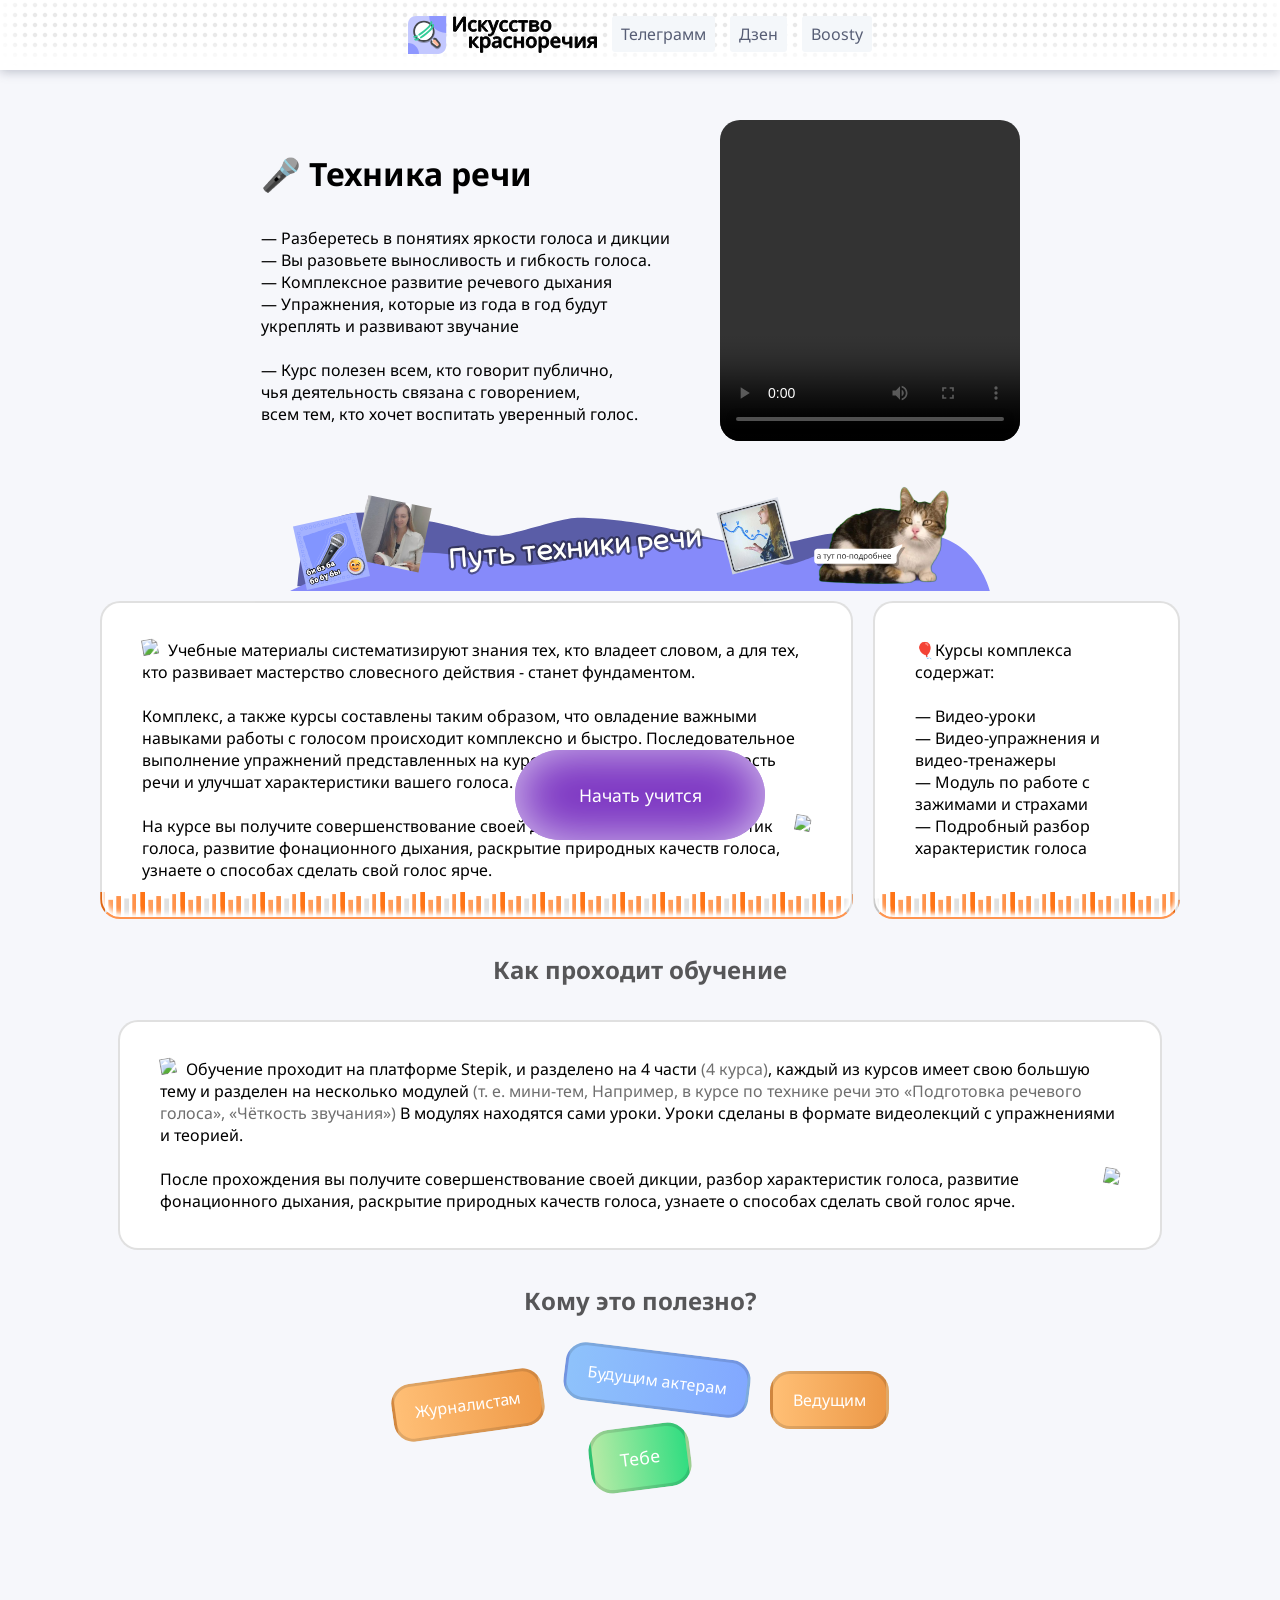
==== index.html @ fdf87e4e "Update index.html" ====
<html><head>
    <title>🎙️Искусство красноречия | Официальная страница</title>
    <link rel="preconnect" href="https://fonts.googleapis.com">
    <link rel="preconnect" href="https://fonts.gstatic.com" crossorigin="">
    <link href="https://fonts.googleapis.com/css2?family=Noto+Sans:ital,wght@0,100..900;1,100..900&amp;display=swap" rel="stylesheet">
    <link rel="shortcut icon" href="https://speaker-orator.github.io/files/img/icon.ico" type="image/ico">
    
    <meta name="google-site-verification" content="RP7U9UIlBVHiaZIdbqDSmfBwMgKoGwMVr-V1R__s9uY" />
    <meta name="yandex-verification" content="6f97e3a8e01d5b63" />
    <meta name="msvalidate.01" content="6DE54901710C31A4671A689D986CE833" />
    
    <meta name="description" content="Мы собрали комплекс из упражнений по технике речи, тренировок дикции, скороговорок и прочего чтобы вы могли говорить красиво!">
    <link rel="icon" href="https://speaker-orator.github.io/files/img/icon.ico" type="image/x-icon">

    <style>
        @import url('https://fonts.googleapis.com/css2?family=Noto+Sans:ital,wght@0,100..900;1,100..900&display=swap');
        @import url('https://fonts.googleapis.com/css2?family=Changa+One:ital@0;1&display=swap');

        body {
            font-family: "Noto Sans", sans-serif;
            background-color: #f6f7fb;
            margin: 0;
            border: none;
            overflow-x: hidden;
        }

        .headerpage {
            background: #fff;
            max-height: 90px;
            list-style-type: none;
            display: flex;
            box-shadow: 0px 2px 10px 0px #575e7559;
            margin-bottom: 20px;
        }

        header li {
            text-decoration: none;
            color: #575e75;
            padding: 7px 9px;
            background: #f4f7fa;
            filter: brightness(100%);
            border-radius: 3px;
            transition: transform 0.3s ease;
        }

        header a {
            text-decoration: none
        }

        header li:hover {
            filter: brightness(95%);
        }

        header li:active {
            filter: brightness(90%);
        }

        header ul {
            list-style-type: none;
            display: flex;
            gap: 15px;
            float: right;
            width: 100%;
            justify-content: center;
        }

        .startbuttoncont {
            display: flex;
            position: fixed;
            width: 100%;
            align-content: center;
            flex-wrap: wrap;
            align-items: flex-start;
            flex-direction: column-reverse;
            height: 100%;
            border: none;
            z-index: 999;
            top: 0;
        }

        .startbutton {
            transition: transform 0.3s ease;
            box-shadow: 0px 0px 50px 0px rgb(218 200 241) inset;
            background-color: rgb(124 53 194);
            border-radius: 80px;
            width: 250px;
            font-family: Noto Sans, sans-serif;
            color: white;
            font-size: 1.1em;
            height: 90px;
            margin-left: calc(50% - 125px);
            position: fixed;
            margin-top: 100px;
            margin-bottom: 50px;
            border: none;
            z-index: 9999;
            cursor: pointer;
            user-select: auto;
            -webkit-user-drag: auto;
            -khtml-user-drag: auto;
            -moz-user-drag: auto;
            -o-user-drag: auto;
            user-drag: auto;
            -webkit-user-select: auto;
            -moz-user-select: auto;
            -ms-user-select: auto;
            pointer-events: auto;
        }

        .startbutton:hover {
            border: none;
            transform: scale(1.1);
            box-shadow: 0px 0px 50px 0px rgb(247, 241, 255)inset;

        }

        .infodiv {
            display: flex;
            flex-direction: row;
            background: #ffffff;
            border-radius: 20px;
            height: 90px;
            margin: 10px;
            padding: 20px;
            align-content: center;
            padding-left: 40px;
            padding-right: 40px;
            gap: 20px;
            border: 0px;
            border-style: solid;
        }

        .background {
            background-image: url("https://speaker-orator.github.io/files/img/dot.svg");
            background-repeat: repeat;
        }

        .background2 {
            background-image: url("data:image/svg+xml,%3Csvg%20version%3D%221.1%22%20xmlns%3D%22http%3A%2F%2Fwww.w3.org%2F2000%2Fsvg%22%20xmlns%3Axlink%3D%22http%3A%2F%2Fwww.w3.org%2F1999%2Fxlink%22%20width%3D%2297.77718%22%20height%3D%2260.59123%22%20viewBox%3D%220%2C0%2C97.77718%2C60.59123%22%3E%3Cg%20transform%3D%22translate(-143.71902%2C-156.08428)%22%3E%3Cg%20data-paper-data%3D%22%7B%26quot%3BisPaintingLayer%26quot%3B%3Atrue%7D%22%20fill-rule%3D%22nonzero%22%20stroke%3D%22%23000000%22%20stroke-width%3D%220%22%20stroke-linecap%3D%22butt%22%20stroke-linejoin%3D%22miter%22%20stroke-miterlimit%3D%2210%22%20stroke-dasharray%3D%22%22%20stroke-dashoffset%3D%220%22%20style%3D%22mix-blend-mode%3A%20normal%22%3E%3Cpath%20d%3D%22M151.7655%2C216.67552v-60.59123h11.50895v60.59123z%22%20fill%3D%22%23ff7415%22%2F%3E%3Cpath%20d%3D%22M171.32095%2C216.67552v-41.63531h11.50895v41.63531z%22%20fill%3D%22%23ff9f5e%22%2F%3E%3Cpath%20d%3D%22M163.27445%2C216.67552v-25.38738h8.04649v25.38738z%22%20fill%3D%22%23ffffff%22%2F%3E%3Cpath%20d%3D%22M143.71902%2C216.67552v-25.38738h8.04648v25.38738z%22%20fill%3D%22%23ffffff%22%2F%3E%3Cpath%20d%3D%22M182.8299%2C216.67552v-25.38738h8.04648v25.38738z%22%20fill%3D%22%23ffffff%22%2F%3E%3Cpath%20d%3D%22M190.87638%2C216.67552v-50.77477h11.50895v50.77477z%22%20fill%3D%22%23ff924a%22%2F%3E%3Cpath%20d%3D%22M202.38533%2C216.67552v-25.38738h8.04649v25.38738z%22%20fill%3D%22%23ffffff%22%2F%3E%3Cpath%20d%3D%22M210.43182%2C216.67552v-45.0203h11.50895v45.0203z%22%20fill%3D%22%23e0e0e0%22%2F%3E%3Cpath%20d%3D%22M221.94077%2C216.67552v-25.38738h8.04648v25.38738z%22%20fill%3D%22%23ffffff%22%2F%3E%3Cpath%20d%3D%22M229.98725%2C216.67552v-55.51375h11.50895v55.51375z%22%20fill%3D%22%23ff924a%22%2F%3E%3C%2Fg%3E%3C%2Fg%3E%3C%2Fsvg%3E");
            background-repeat: repeat-x;
            background-size: 40px;
            background-position: bottom;
            box-shadow: 0px 0px 5px 4px rgb(255 255 255) inset;
         border-bottom: solid #ff944e 2px !important;}

        footer {
            margin-top: 170px
        }

        div.svipe {
            @media (max-width: 768px) {
                margin: 20px;
                padding: 40px;
                display: flex;
                flex-wrap: wrap;
                justify-content: center;
                padding: 20px;
            }

            @media (min-width: 769px) {
                overflow: auto;
                width: 100%;
                height: 300px;
                display: flex;
                overflow-x: auto;
                gap: 25px;
            }
        }


        @media (max-width: 599px) {
            a.min600 {
                display: none;
            }
        }


        @media (max-width: 1050px) {
            a.min1050 {
                display: none;
            }
        }

        @media (min-width: 1050px) {
            a.max1050 {
                display: none;
            }

            div.max1050 {
                display: none;
            }
        }

        img {
            -webkit-user-drag: none;
            user-select: none;
            pointer-events: none;
        }

        p {
            -webkit-user-drag: none;
            user-select: none;
            pointer-events: none;
        }

        .selectnone {
            user-select: none;
            -webkit-user-drag: none;
            -khtml-user-drag: none;
            -moz-user-drag: none;
            -o-user-drag: none;
            user-drag: none;
            -webkit-user-select: none;
            -moz-user-select: none;
            -ms-user-select: none;
            user-select: none;
            pointer-events: none;
        }
        
        .part2{
    height: auto;
    min-width: 500px;
    max-width: 1000px;
    width: 75%;
    border: solid #0000001f 2px;
        }
        @media (max-width: 599px) {
            .part2 {
                min-width: auto;
    border-top: none;
    background: linear-gradient(90deg, #ffffff, transparent);
    width: 100%;
    border-right: none;
    border-bottom: none;
            }
        }
.part1cont {
display: flex;
    justify-content: center;
    flex-direction: row;
}
 @media (max-width: 900px) {
.part1cont {flex-direction: column;}}

.part1 {border: solid #0000001f 2px; height: auto;}

.part1-1 {min-width: 500px; width:75%;}
.part1-2 {min-width: 200px; width: 25%;}

 @media (max-width: 900px) {
.part1 {min-width:auto !important; width: 80% !important;}}

.part3cont {
  display: flex;
}

@media (max-width: 500px) {
  .part3cont {
    flex-direction: column;
    gap: 45px;
  }
}

.part3-3 {    border: solid #0000001f 3px;
    height: fit-content;
    background: linear-gradient(90deg, #ffbf75, #ec9847);
    padding: 15;
    padding-left: 20px;
    padding-right: 20px;
    color: white;
    position: relative;
    top: 20px; }


@media (max-width: 500px) {
  .part3-3 {
    top: -20px;
  }
}

@media (max-width: 450px) {
.min450 {display:none}
}
</style>
</head>

<body>
    <div class="startbuttoncont selectnone"><a style="color: #fff; text-decoration: none; height: 250px; width: 100%; position: fixed; " href="https://stepik.org/course/296076/"><button class="startbutton">Начать учится</button></a></div>
    <header>
        <div class="headerpage" style="
    position: fixed;
    top: 0;
    width: 100%;
    z-index: 9999;
">
            <div class="background" style="
    width: 100%;
    box-shadow: 0px -10px 20px 10px rgb(255 255 255) inset;
    background-size: 10px;
    /* padding-left: 4%; */
    /* padding-right: 4%; */
">
                <ul style="
"><!-- <img src="https://speaker-orator.github.io/files/img/icon.svg" style="
    height: 35px;
    border-radius: 5px;
" draggable="false"> <a href="https://speaker-orator.github.io/" style="max-height: 32.4px;" target="_blank"><b style="
    font-family: 'Changa One', cursive;
">
                            <li style="
">
                                Искусство красноречия</li>
                        </b></a> -->
                     <a href="https://speaker-orator.github.io/" target="_blank">
<img draggable="false" src="/files/img/newlogo.svg">

                    </a><a class="min450" href="https://t.me/speaker_orator" target="_blank">
                        <li>Телеграмм</li>
                    </a><a class="min450" href="https://dzen.ru/speaker_orator" target="_blank">
                        <li>Дзен</li>
                    </a><a class="min450" href="https://boosty.to/speaker_orator" target="_blank">
                        <li>Boosty</li>
                    </a>
                </ul>
            </div>
        </div>
    </header>
    <div style="
    margin-top: 100px;
"></div>
    <a class="min1050">
        <div style="
    margin-top: 20px;
    display: flex;
    margin-bottom: 20px;
    justify-content: center;
    align-content: center;
    padding: 20px;
">
            <div style="
    /* margin-right: 0px; */
">
                <p style="
    font-size: 2em;font-weight: bold;
">🎤 Техника речи</p>
                <p>— Разберетесь в понятиях яркости голоса и дикции <br>
                    — Вы разовьете выносливость и гибкость голоса. <br>
                    — Комплексное развитие речевого дыхания<br>— Упражнения, которые из года в год будут <br>укреплять и
                    развивают звучание<br><br> — Курс полезен всем, кто говорит публично,<br> чья деятельность связана с
                    говорением,<br> всем тем, кто хочет воспитать уверенный голос.
                </p>
            </div> <video src="https://cdn.stepik.net/video/645013/360/99af653a99bc0d74465c73004e813d16.mp4" style="
    border-radius: 20px;
    max-height: 600px;
    margin-left: 50px;
    max-width: 500px;
    z-index: 999999;
" controls=""></video>
        </div>
    </a>

    <div style="
    margin-left: 3%;
    margin-right: 3%;
">
        <div style="
    display: flex;
    align-items: center;
    justify-content: center;
    align-content: center;
">
            <div style="
    max-width: 1100px;
    margin-top: 5px;
">
                <div class="max1050 infodiv" style="border-bottom: 5px #2f31768c;border-style: solid;"><img src="https://cdn.stepik.net/media/cache/images/courses/296076/cover_Zv3Did0/a95ca3e04b026bb8a8408b636dfcf609.png" style="
    border-radius: 18px;
">
                    <p style="
    font-size: 1.5em;
    font-weight: bold;
">
                        Техника речи<a class="min600"> + Дикция</a></p>
                </div>
                <div style="
    display: flex;
    justify-content: center;
"><img src="https://speaker-orator.github.io/files/img/%D0%9F%D1%83%D1%82%D1%8C_%D1%82%D0%B5%D1%85%D0%BD%D0%B8%D0%BA%D0%B8_%D1%80%D0%B5%D1%87%D0%B8.svg" style="width: 100%;max-width: 700px;"></div>
                <div class="part1cont">
                    <div class="infodiv part1 background2 part1-1" style="
">
                        <p><img src="https://www.svgrepo.com/show/477032/book.svg" style="
    max-width: 55px;
    float: left;
    margin-right: 10px;
    transform: rotate(-10deg);
">Учебные материалы систематизируют знания тех, кто владеет словом, а для тех, кто развивает мастерство
                            словесного действия - станет фундаментом.
                            <br><br>Комплекс, а также курсы составлены таким образом, что овладение важными навыками
                            работы с
                            голосом
                            происходит комплексно и быстро. Последовательное выполнение упражнений представленных на
                            курсе,
                            позволят
                            улучшить чёткость речи и улучшат характеристики вашего голоса.
                            <br><br><img src="https://www.svgrepo.com/show/477003/bachelor-hat.svg" style="
    max-height: 80px;
    float: right;
    margin-left: 10px;
    transform: rotate(10deg);
">На курсе вы получите совершенствование своей дикции, разбор характеристик голоса,
                            развитие
                            фонационного дыхания, раскрытие природных качеств голоса, узнаете о способах сделать свой
                            голос
                            ярче.
                        </p>
                    </div>
                    <div class="infodiv part1 background2 part1-2" style="
    /* flex-direction: column; */
">
                        <p>🎈Курсы комплекса содержат:
                            <br><br>
                            — Видео-уроки <br>
                            — Видео-упражнения и видео-тренажеры <br>
                            — Модуль по работе с зажимами и страхами <br>
                            — Подробный разбор характеристик голоса
                        </p>
                        <p></p>

                    </div>
                </div>
            </div>
        </div>
    </div>



    <!--- <div style="
    display: flex;
    justify-content: center;
">
        <p style="
    font-weight: bold;
    font-size: 1.5em;
    color: #000000a6;
">Какие проблемы поможет решить</p>
    </div> -->
    <!--- <div class="svipe" style="
    padding-left: 20px;
    padding-right: 20px;
    height: auto;
    margin-left: 3%;
    margin-right: 3%;
    width: calc(100% - 6% - 40px);
">
        <div class="infodiv" style="
    height: auto;
    display: flex;
    flex-direction: column;
    color: #ffffff;
    background: url(https://speaker-orator.github.io/files/img/dot.svg), linear-gradient(0deg, #6e82c7, #9ab1ff);
    padding-bottom: 32px;
    min-width: 350px;
    background-repeat: repeat;
    background-size: 9px;
    box-shadow: 0px 0px 25px 11px rgb(94 86 155) inset;
    margin: 0px;
">
            <div style="
    font-size: 2.5em;
    display: flex;
    flex-direction: row;
    justify-content: center;
">1</div>
            <div>Хочется что-то держать в руках, во время<br>говорения, или переминаться с ноги на ногу?<br>Тут имеет
                место <b>Зажим</b><br> - мышечное напряжение, часто их причиной<br>становится волнение. Такие ситуации мы <br> разбираем на курсе.</div>
        </div>
    </div> -->
    <div style="
    display: flex;
    justify-content: center;
">
        <p style="
    font-weight: bold;
    font-size: 1.5em;
    color: #000000a6;
">Как проходит обучение</p>
    </div>
    <div style="
    display: flex;
    justify-content: center;
    flex-direction: row;
">
        <div class="infodiv part2" style="
">
            <p><img src="https://www.svgrepo.com/show/477032/book.svg" style="
    max-width: 55px;
    float: left;
    margin-right: 10px;
    transform: rotate(-10deg);
">Обучение проходит на платформе Stepik, и разделено на 4 части <a style="
    color: #00000091;
">(4 курса)</a>, каждый из курсов имеет свою большую тему и разделен на несколько модулей <a style="
    color: #00000091;
">(т. е. мини-тем, Например, в курсе по технике речи это «Подготовка речевого голоса», «Чёткость звучания»)</a> В
                модулях находятся сами уроки. Уроки сделаны в формате видеолекций с упражнениями и теорией. <br><br><img src="https://www.svgrepo.com/show/477003/bachelor-hat.svg" style="
    max-height: 80px;
    float: right;
    margin-left: 10px;
    transform: rotate(10deg);
">После прохождения вы получите совершенствование своей дикции, разбор характеристик голоса, развитие
                фонационного дыхания, раскрытие природных качеств голоса, узнаете о способах сделать свой голос
                ярче.
            </p>
        </div>

    </div>
    <div style="
    display: flex;
    justify-content: center;
">
        <p style="
    font-weight: bold;
    font-size: 1.5em;
    color: #000000a6;
">Кому это полезно?</p>
    </div>
    <div style="
    display: flex;
    width: 100%;
    flex-direction: column;
    align-content: center;
    justify-content: center;
    align-items: center;
">
        <div class="part3cont" style="
">
            <div class="infodiv" style="
    border: solid #0000001f 3px;
    height: fit-content;
    background: linear-gradient(90deg, #ffbf76, #ef9a48);
    padding: 15;
    padding-left: 20px;
    padding-right: 20px;
    color: white;
    display: flex;
    transform: rotate(
352deg);
    /* bottom: 5px; */
    position: relative;
    top: 25px;
">Журналистам</div>
            <div class="infodiv" style="
    border: solid #0000001f 3px;
    height: fit-content;
    background: linear-gradient(90deg, #8ec2fb, #82a8ff);
    padding: 15;
    padding-left: 20px;
    padding-right: 20px;
    color: white;
    transform: rotate(
7deg);
">Будущим актерам</div>
            <div class="infodiv part3-3">Ведущим</div>
        </div>

        <div style="display: flex">
            <div class="infodiv" style="
    border: solid #0000001f 3px;
    height: fit-content;
    background: linear-gradient(90deg, #b6eba6, #32dd81);
    padding: 15;
    padding-left: 25px;
    padding-right: 25px;
    color: white;
    /* max-width: 8; */
    /* display: flex; */
    transform: rotate(0.98turn);
    scale: 1.1;
">Тебе</div>
        </div>
    </div>
    <footer></footer>






</body></html>
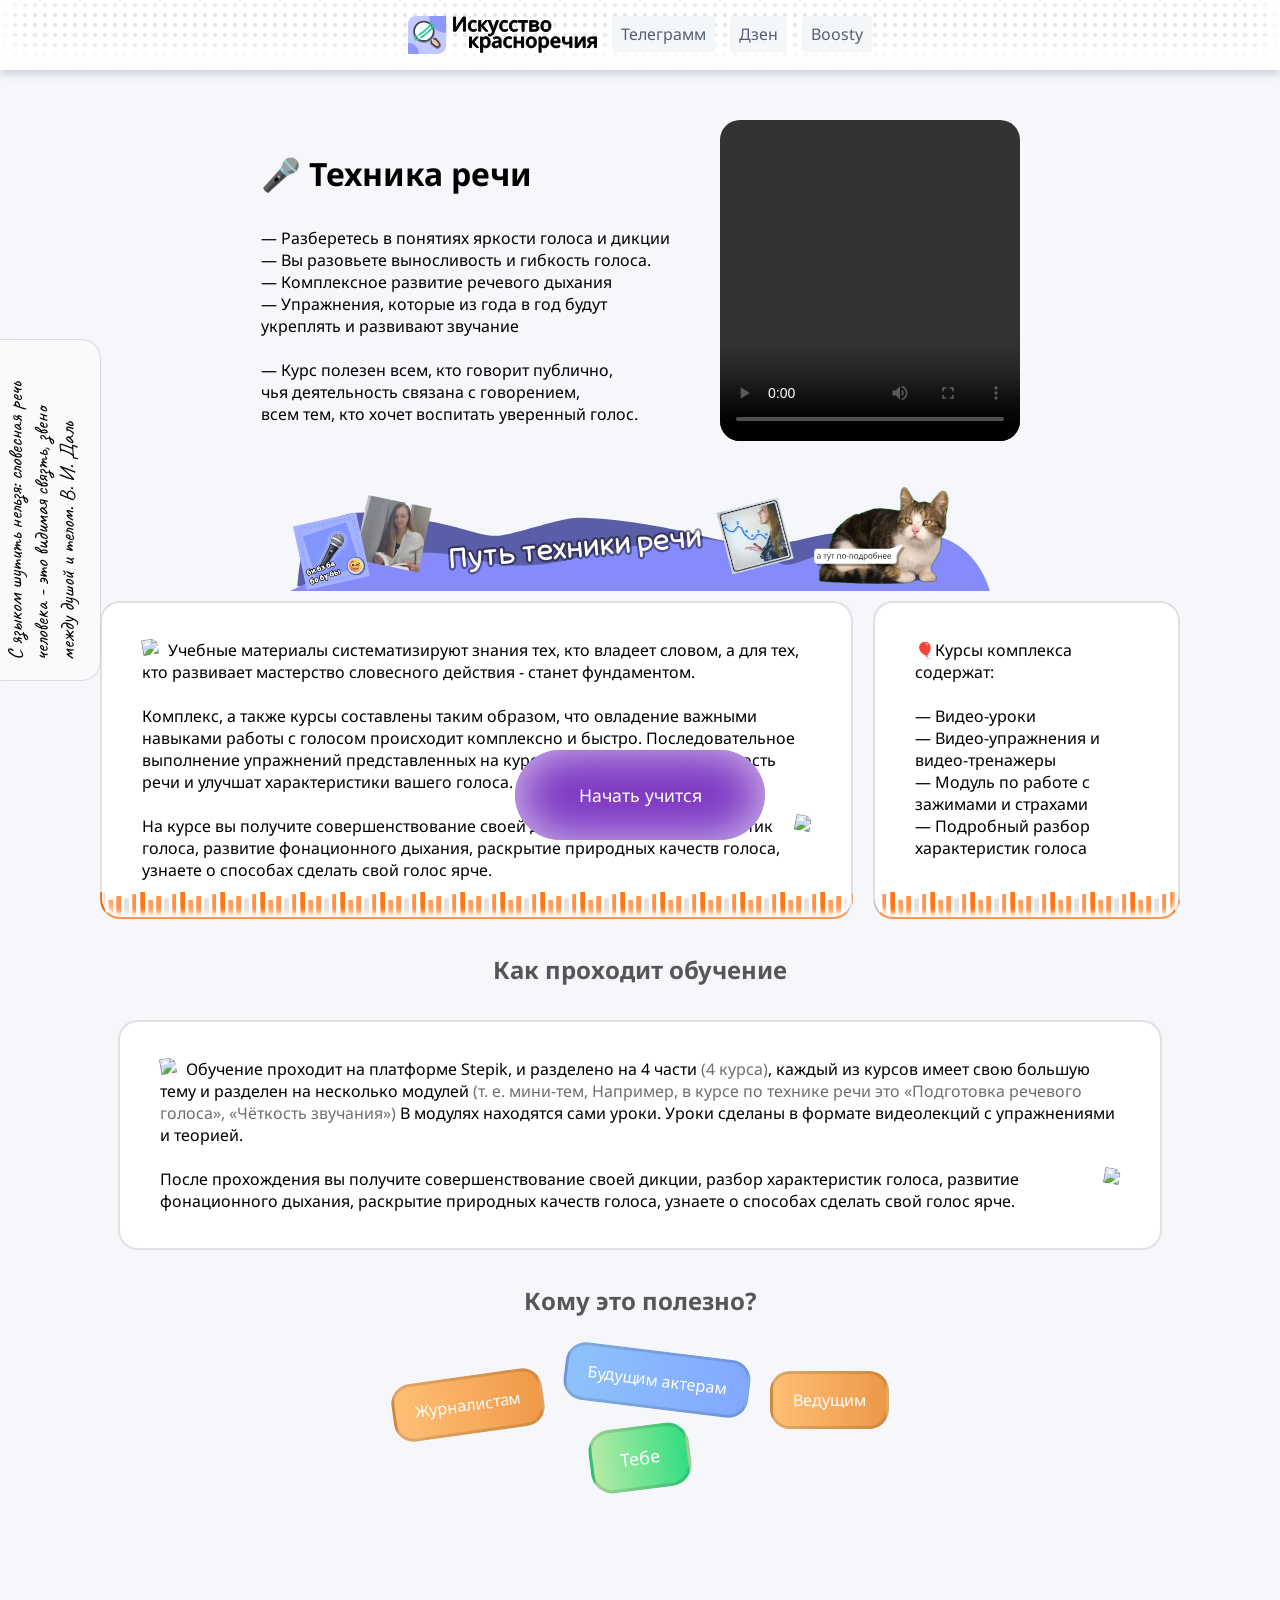
==== commit 4c20825f: "Update index.html" ====
--- a/index.html
+++ b/index.html
@@ -5,14 +5,18 @@
     <link href="https://fonts.googleapis.com/css2?family=Noto+Sans:ital,wght@0,100..900;1,100..900&amp;display=swap" rel="stylesheet">
     <link rel="shortcut icon" href="https://speaker-orator.github.io/files/img/icon.ico" type="image/ico">
     
-    <meta name="google-site-verification" content="RP7U9UIlBVHiaZIdbqDSmfBwMgKoGwMVr-V1R__s9uY" />
-    <meta name="yandex-verification" content="6f97e3a8e01d5b63" />
-    <meta name="msvalidate.01" content="6DE54901710C31A4671A689D986CE833" />
+    <meta name="google-site-verification" content="RP7U9UIlBVHiaZIdbqDSmfBwMgKoGwMVr-V1R__s9uY">
+    <meta name="yandex-verification" content="6f97e3a8e01d5b63">
+    <meta name="msvalidate.01" content="6DE54901710C31A4671A689D986CE833">
     
     <meta name="description" content="Мы собрали комплекс из упражнений по технике речи, тренировок дикции, скороговорок и прочего чтобы вы могли говорить красиво!">
     <link rel="icon" href="https://speaker-orator.github.io/files/img/icon.ico" type="image/x-icon">
 
+    <meta name="viewport" content="width=device-width, initial-scale=1.0">
+    <meta charset="UTF-8"> 
+
     <style>
+@import url('https://fonts.googleapis.com/css2?family=Caveat:wght@400..700&display=swap');
         @import url('https://fonts.googleapis.com/css2?family=Noto+Sans:ital,wght@0,100..900;1,100..900&display=swap');
         @import url('https://fonts.googleapis.com/css2?family=Changa+One:ital@0;1&display=swap');
 
@@ -281,11 +285,51 @@
 @media (max-width: 450px) {
 .min450 {display:none}
 }
-</style>
+.quote {
+    border: 1px #0000001f solid;
+    padding: 20px;
+    border-radius: 20px;
+    backdrop-filter: blur(5px);
+    background: #ffffff6b;
+    font-family: "Caveat", cursive;
+    font-size: 1.3em;
+    max-width: 300px;
+    right: 130px;
+    bottom:100px;
+    position: relative;
+    rotate: 270deg;
+    transition: 0.5s none;
+    animation: jumpDown 2s ease-in-out forwards;
+    animation-timeline : scroll(root block);
+
+}
+@keyframes jumpDown {
+  0% {
+    transform: translateX(0px);
+
+  }
+  8% {
+    transform: translateX(-500px);
+ 
+  }
+  100% {
+    transform: translateX(-500px);
+
+  }
+}
+
+@media (max-width: 1100px) {
+.quote {display:none}
+}</style>
 </head>
 
 <body>
-    <div class="startbuttoncont selectnone"><a style="color: #fff; text-decoration: none; height: 250px; width: 100%; position: fixed; " href="https://stepik.org/course/296076/"><button class="startbutton">Начать учится</button></a></div>
+    <div class="startbuttoncont selectnone"><a style="color: #fff; text-decoration: none; height: 250px; width: 100%; position: fixed; " href="https://stepik.org/course/296076/"><button class="startbutton">Начать учится</button></a></div><div class="selectnone" style="
+    display: flex;
+    position: fixed;
+    padding-top: 450px;
+    z-index: 50;
+"><div class="quote">С языком шутить нельзя: словесная речь человека - это видимая связть, звено между душой и телом. В. И. Даль</div></div>
     <header>
         <div class="headerpage" style="
     position: fixed;
@@ -587,4 +631,6 @@
 
 
 
+
 </body></html>
+</body></html>
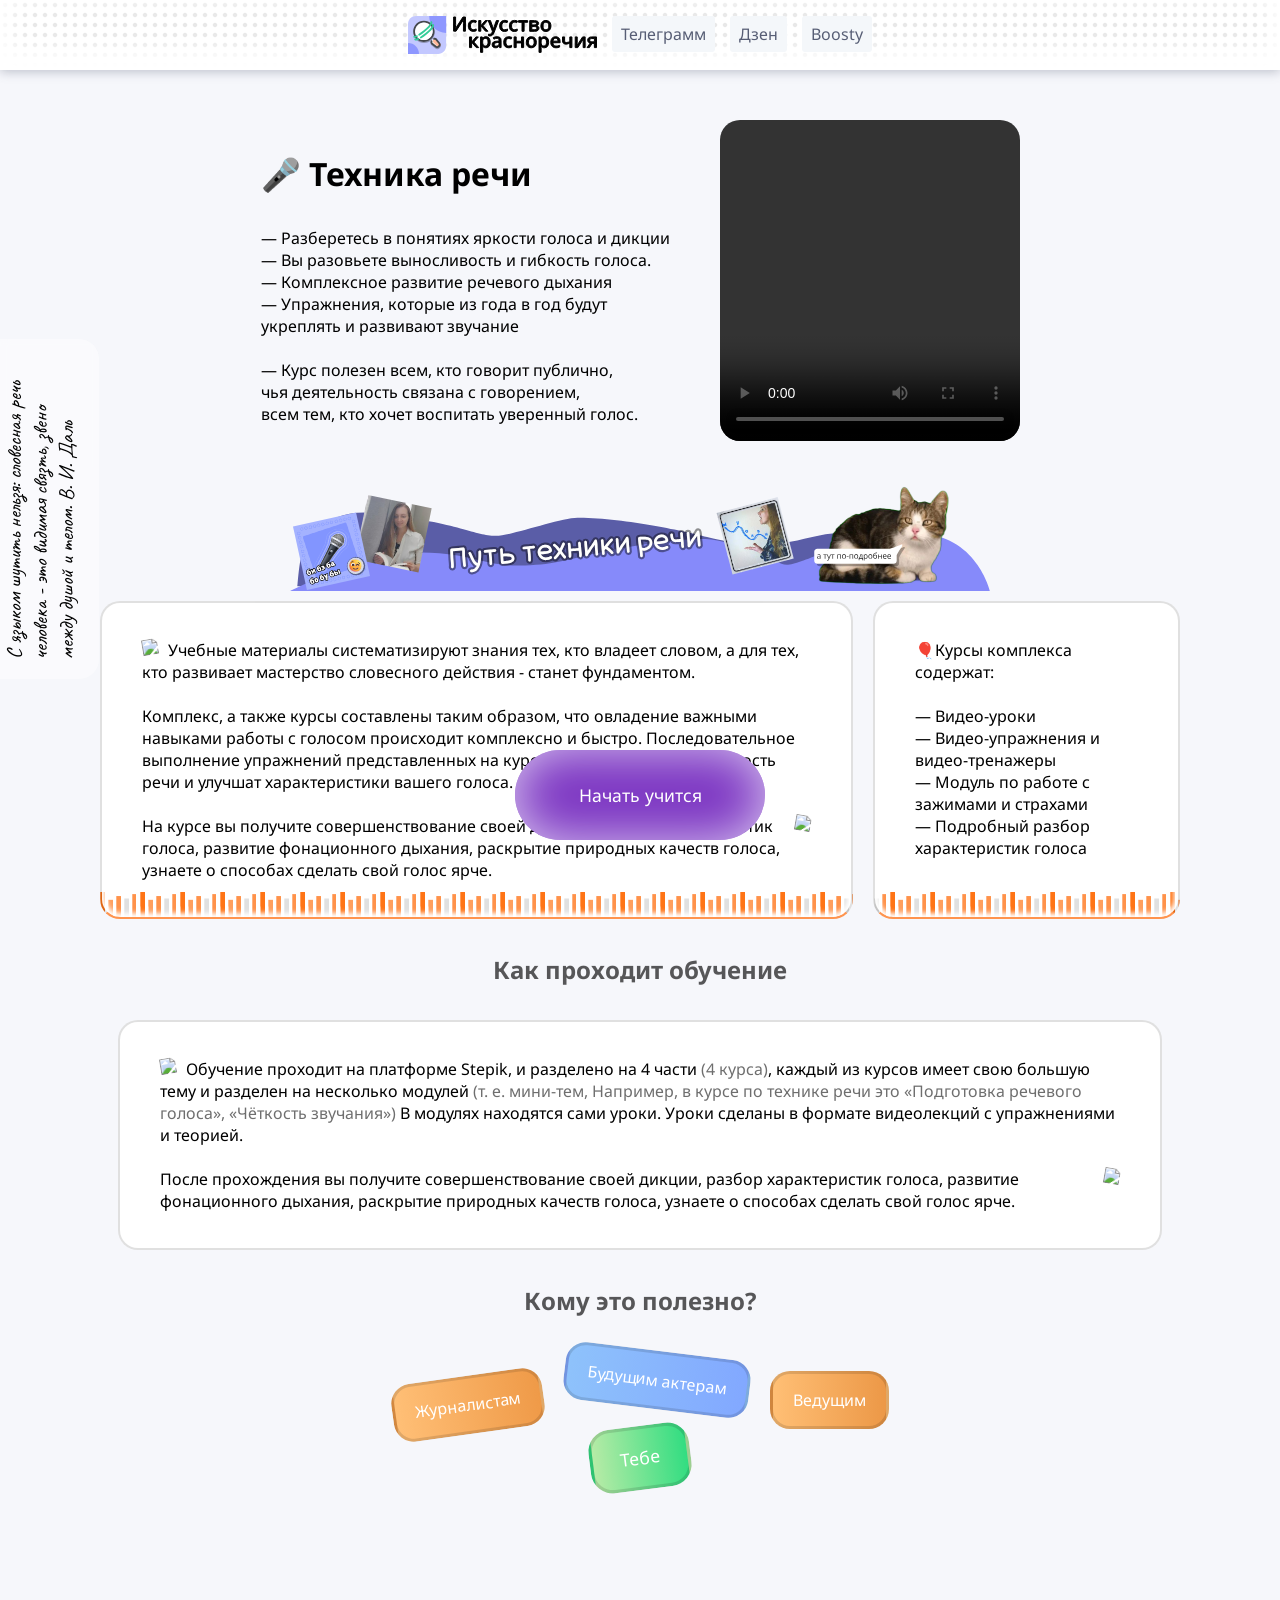
==== commit 99bcf43c: "Update index.html" ====
--- a/index.html
+++ b/index.html
@@ -285,8 +285,7 @@
 @media (max-width: 450px) {
 .min450 {display:none}
 }
-.quote {
-    border: 1px #0000001f solid;
+.quote { 
     padding: 20px;
     border-radius: 20px;
     backdrop-filter: blur(5px);
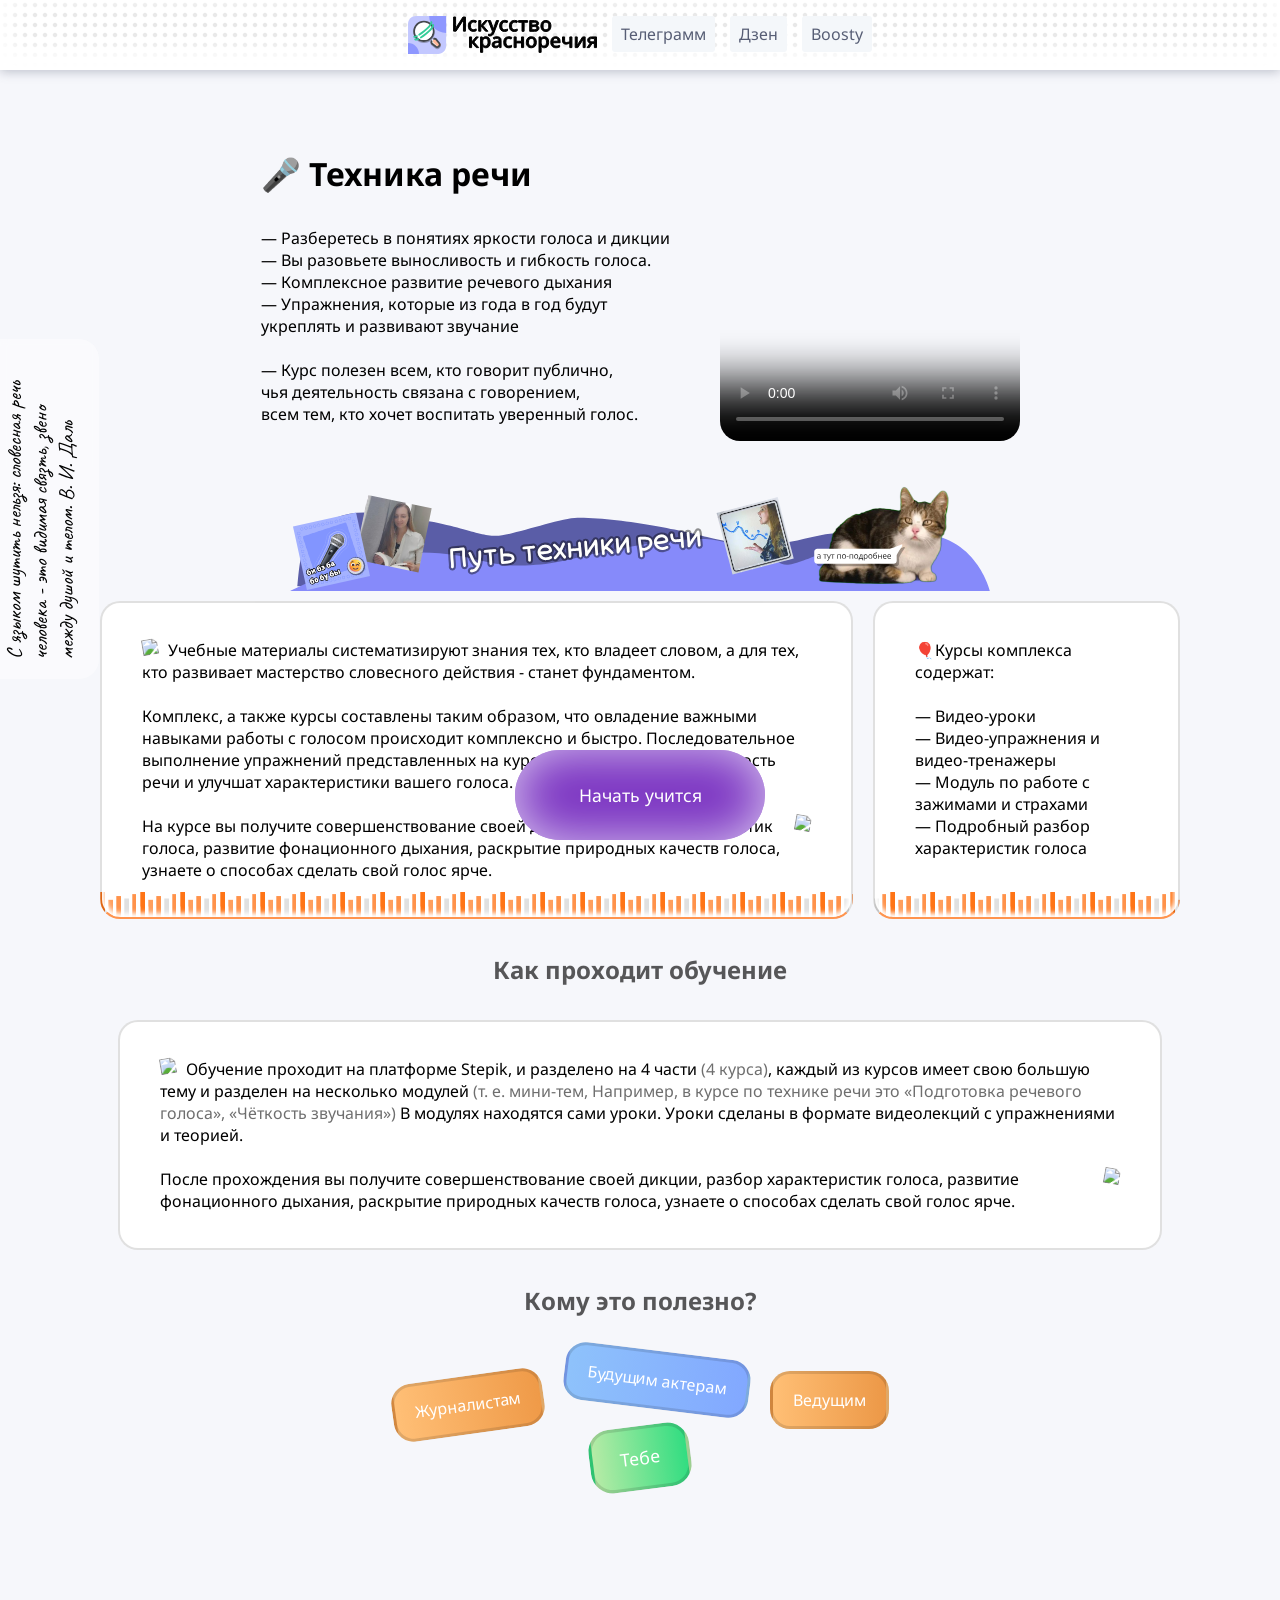
==== commit 681bb353: "Update index.html" ====
--- a/index.html
+++ b/index.html
@@ -392,7 +392,7 @@
                     развивают звучание<br><br> — Курс полезен всем, кто говорит публично,<br> чья деятельность связана с
                     говорением,<br> всем тем, кто хочет воспитать уверенный голос.
                 </p>
-            </div> <video src="https://cdn.stepik.net/video/645013/360/99af653a99bc0d74465c73004e813d16.mp4" style="
+            </div> <video poster="https://cdn.stepik.net/video/645013/thumbnail/8abc428bafb7175abeb5a063bf627ebf.jpg"  src="https://cdn.stepik.net/video/645013/360/99af653a99bc0d74465c73004e813d16.mp4" style="
     border-radius: 20px;
     max-height: 600px;
     margin-left: 50px;
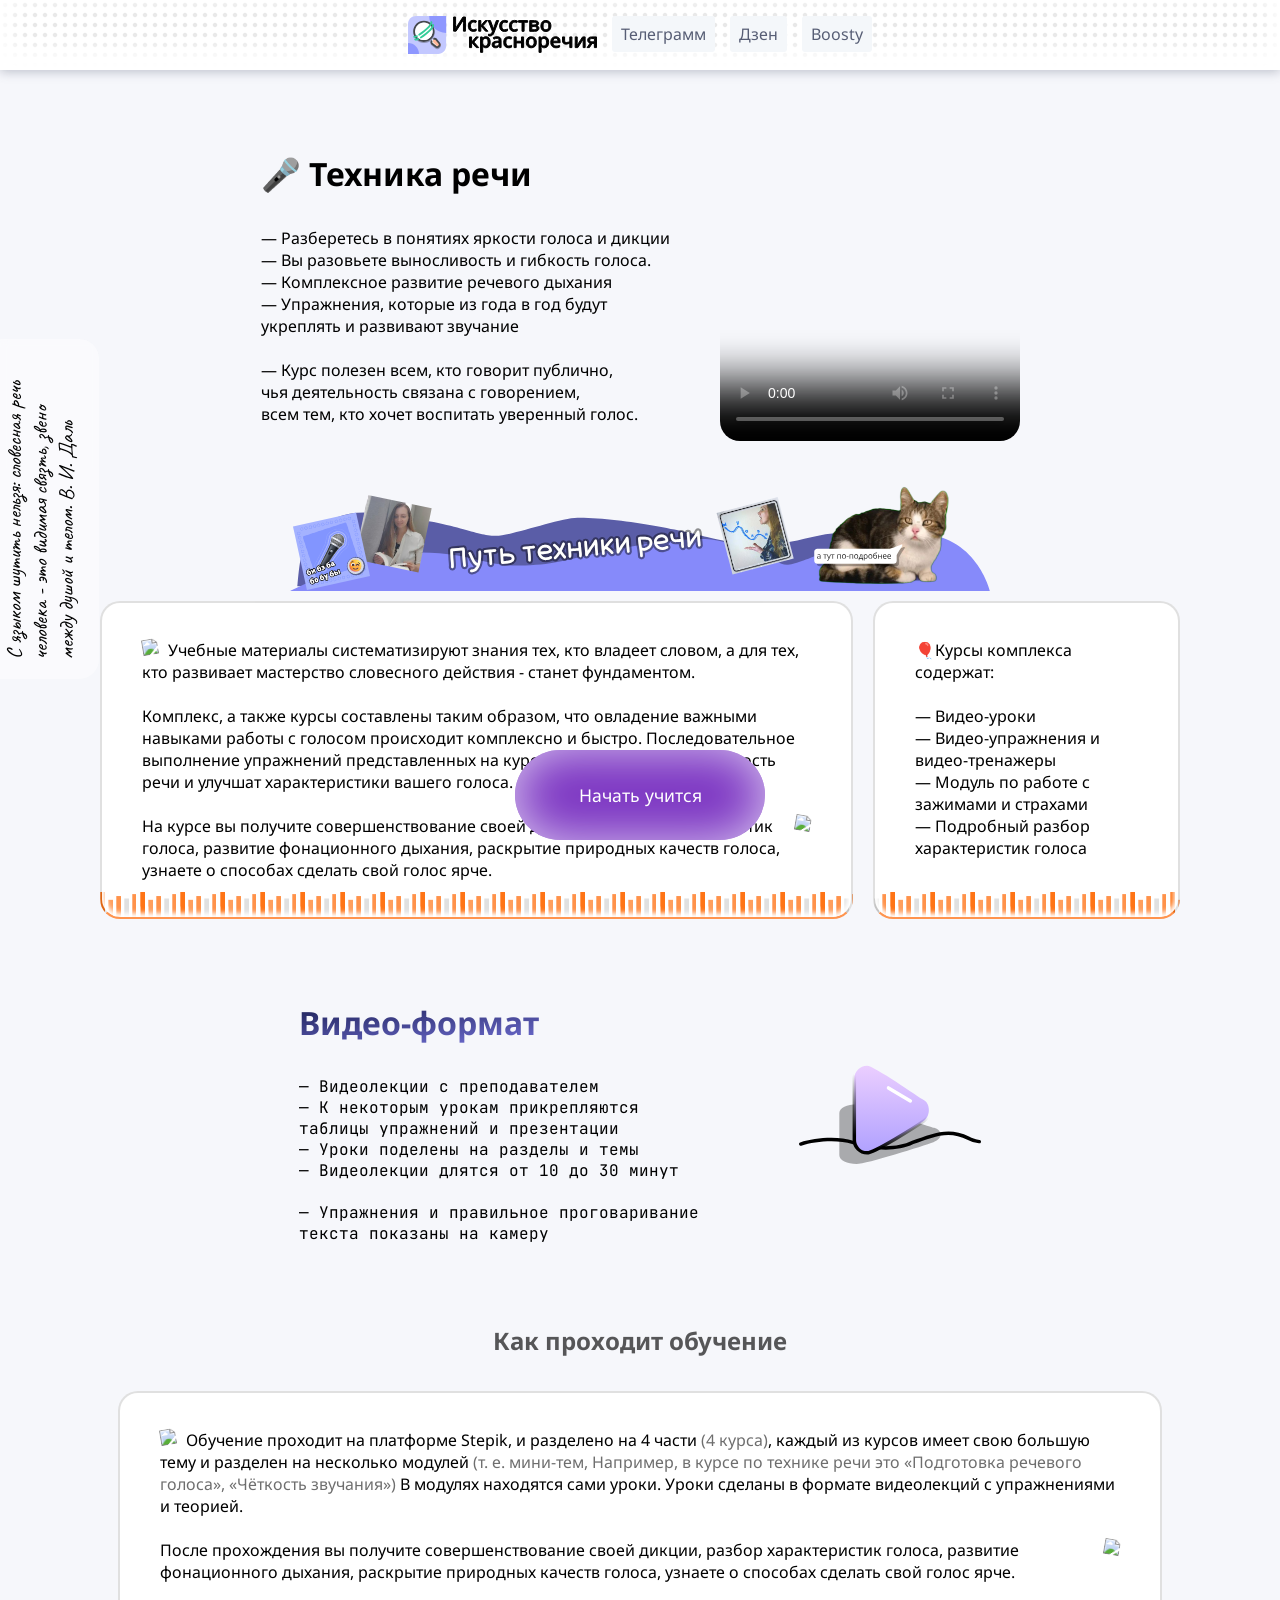
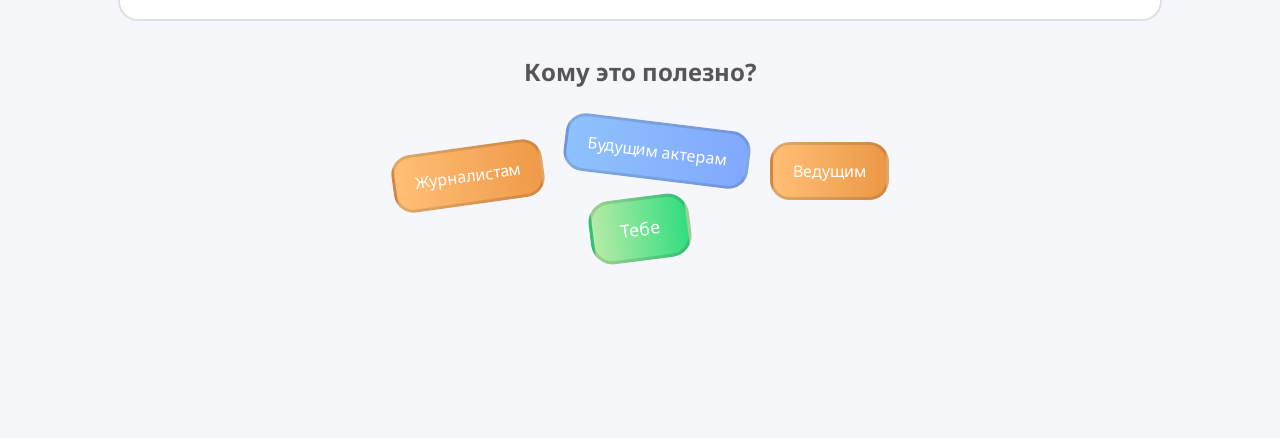
==== commit 52ebf297: "Update index.html" ====
--- a/index.html
+++ b/index.html
@@ -19,7 +19,7 @@
 @import url('https://fonts.googleapis.com/css2?family=Caveat:wght@400..700&display=swap');
         @import url('https://fonts.googleapis.com/css2?family=Noto+Sans:ital,wght@0,100..900;1,100..900&display=swap');
         @import url('https://fonts.googleapis.com/css2?family=Changa+One:ital@0;1&display=swap');
-
+@import url('https://fonts.googleapis.com/css2?family=JetBrains+Mono:ital,wght@0,100..800;1,100..800&display=swap');
         body {
             font-family: "Noto Sans", sans-serif;
             background-color: #f6f7fb;
@@ -392,7 +392,7 @@
                     развивают звучание<br><br> — Курс полезен всем, кто говорит публично,<br> чья деятельность связана с
                     говорением,<br> всем тем, кто хочет воспитать уверенный голос.
                 </p>
-            </div> <video poster="https://cdn.stepik.net/video/645013/thumbnail/8abc428bafb7175abeb5a063bf627ebf.jpg"  src="https://cdn.stepik.net/video/645013/360/99af653a99bc0d74465c73004e813d16.mp4" style="
+            </div> <video poster="https://cdn.stepik.net/video/645013/thumbnail/8abc428bafb7175abeb5a063bf627ebf.jpg" src="https://cdn.stepik.net/video/645013/360/99af653a99bc0d74465c73004e813d16.mp4" style="
     border-radius: 20px;
     max-height: 600px;
     margin-left: 50px;
@@ -519,7 +519,42 @@
                 место <b>Зажим</b><br> - мышечное напряжение, часто их причиной<br>становится волнение. Такие ситуации мы <br> разбираем на курсе.</div>
         </div>
     </div> -->
-    <div style="
+    <a class="min1050">
+        <div style="
+    margin-top: 20px;
+    display: flex;
+    margin-bottom: 20px;
+    align-content: stretch;
+    padding: 20px;
+    align-items: center;
+    justify-content: center;
+">
+            <div style="
+    /* margin-right: 0px; */
+">
+                <p style="
+    font-size: 2em;
+    font-weight: bold;
+    color: #ffffff00;
+    background: linear-gradient(
+354deg, #8683f6, #181c4e);
+    background-clip: text;
+">Видео-формат</p>
+                <p style="
+    font-family: JetBrains Mono;
+">— Видеолекции с преподавателем<br>
+                    — К некоторым урокам прикрепляются <br>таблицы упражнений и презентации<br>
+                    — Уроки поделены на разделы и темы<br>
+                    — Видеолекции длятся от 10 до 30 минут<br><br>
+                    — Упражнения и правильное проговаривание <br>текста показаны на камеру<br></p>
+            </div> <img src="https://speaker-orator.github.io/files/img
+/video.svg" style="
+    min-height: 100px;
+    position: relative;
+    margin-left: 100px;
+" controls="">
+        </div>
+    </a><div style="
     display: flex;
     justify-content: center;
 ">
@@ -631,5 +666,6 @@
 
 
 
-</body></html>
-</body></html>
+
+
+</body><div id="sac-root" style="position: absolute; top: 0px; left: 0px; width: 0px; height: 0px; overflow: visible; pointer-events: none; z-index: 2147483647;"></div></html>
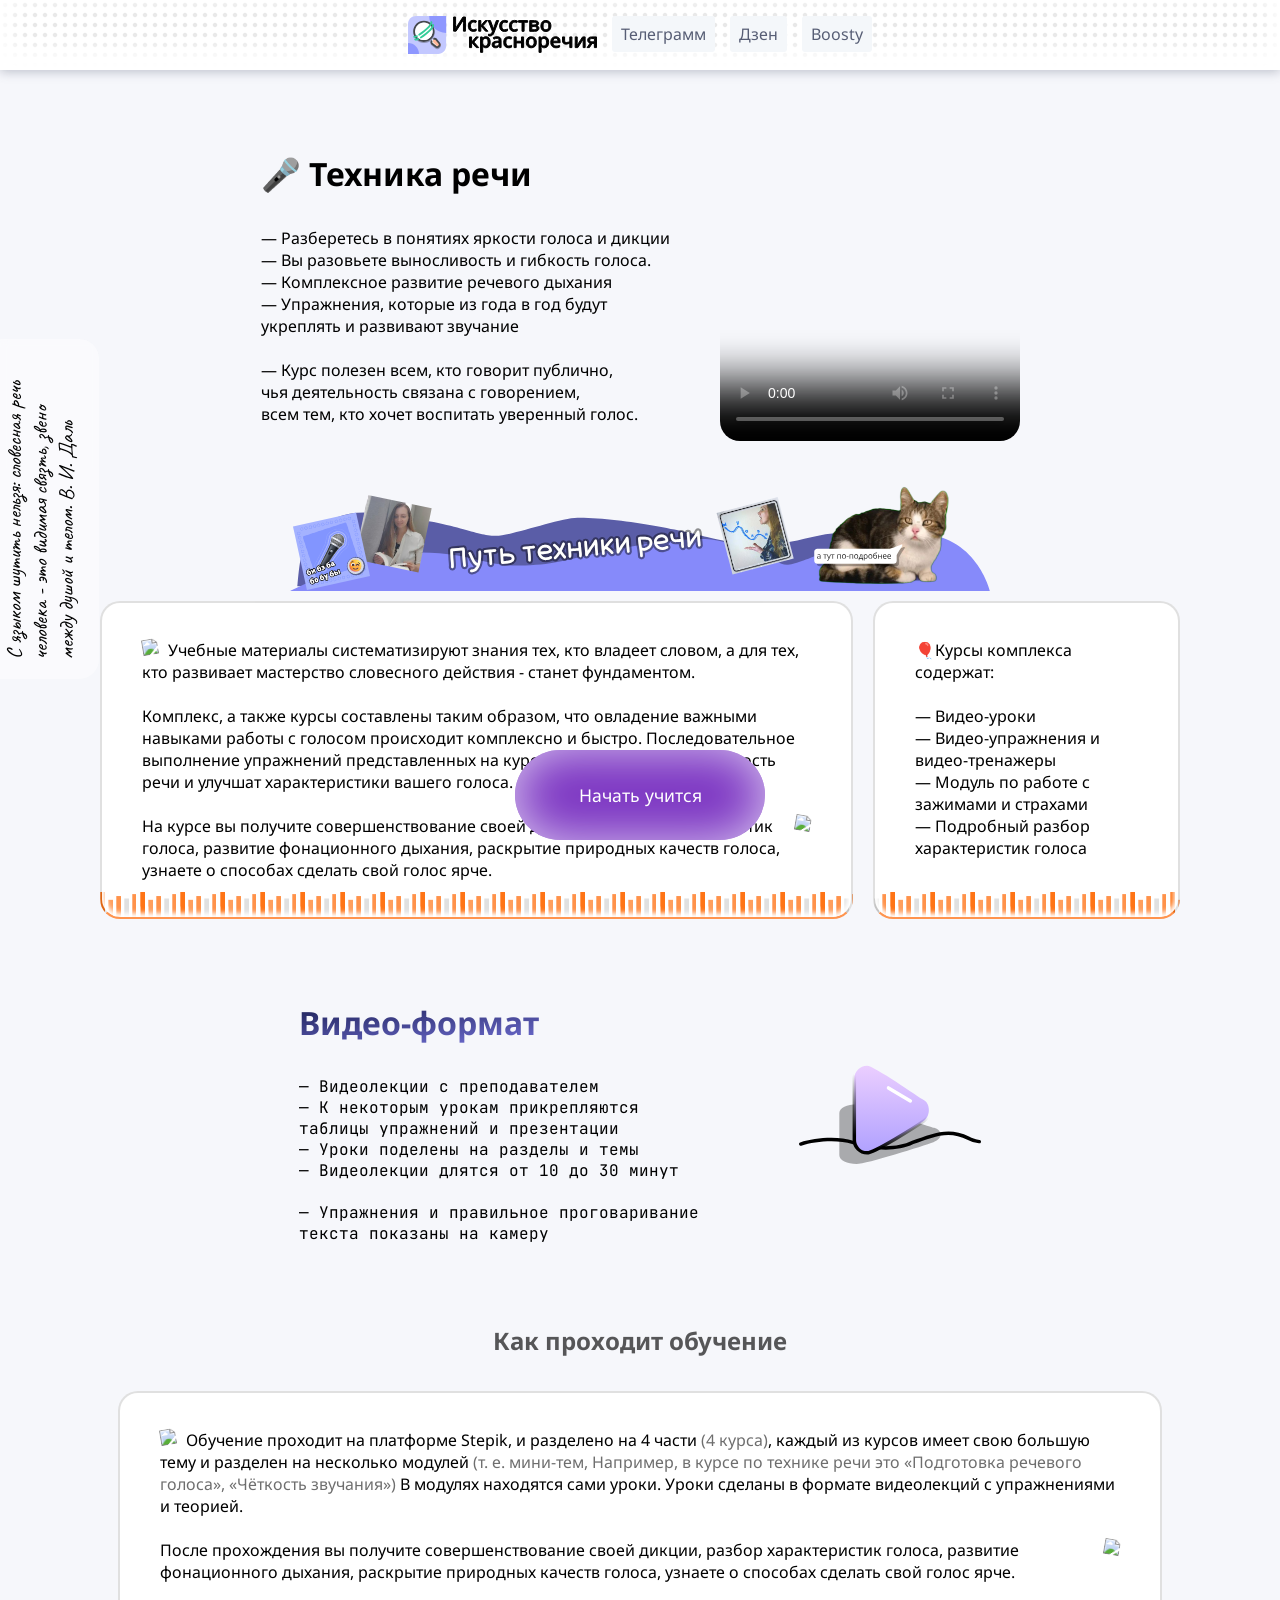
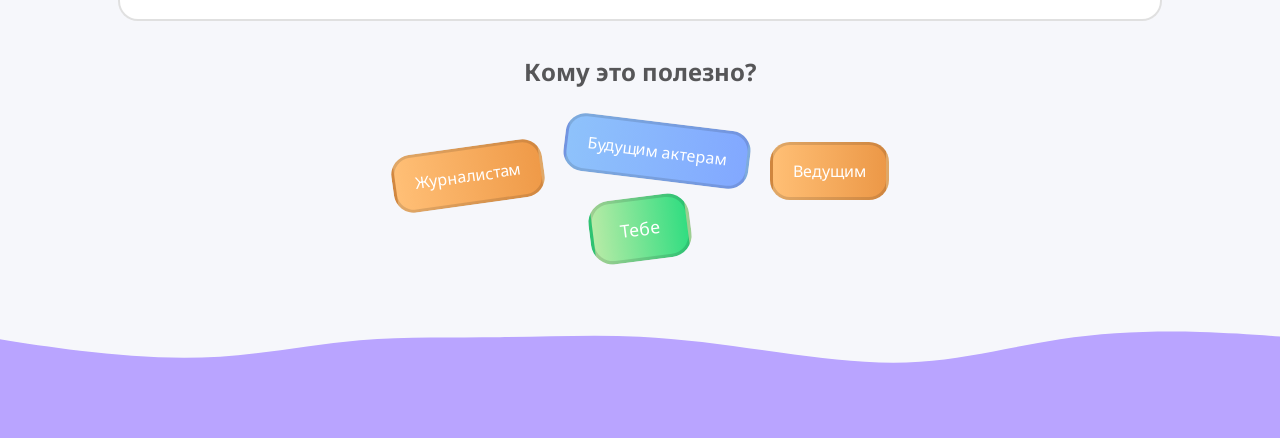
==== commit cb7eb962: "Update index.html" ====
--- a/index.html
+++ b/index.html
@@ -148,7 +148,12 @@
          border-bottom: solid #ff944e 2px !important;}
 
         footer {
-            margin-top: 170px
+            background: url(https://speaker-orator.github.io/files/img/wave-haikei.svg);
+    background-repeat: no-repeat;
+    background-position-x: center;
+    background-position-y: center;
+    background-size: cover;
+    height: 170px;
         }
 
         div.svipe {
